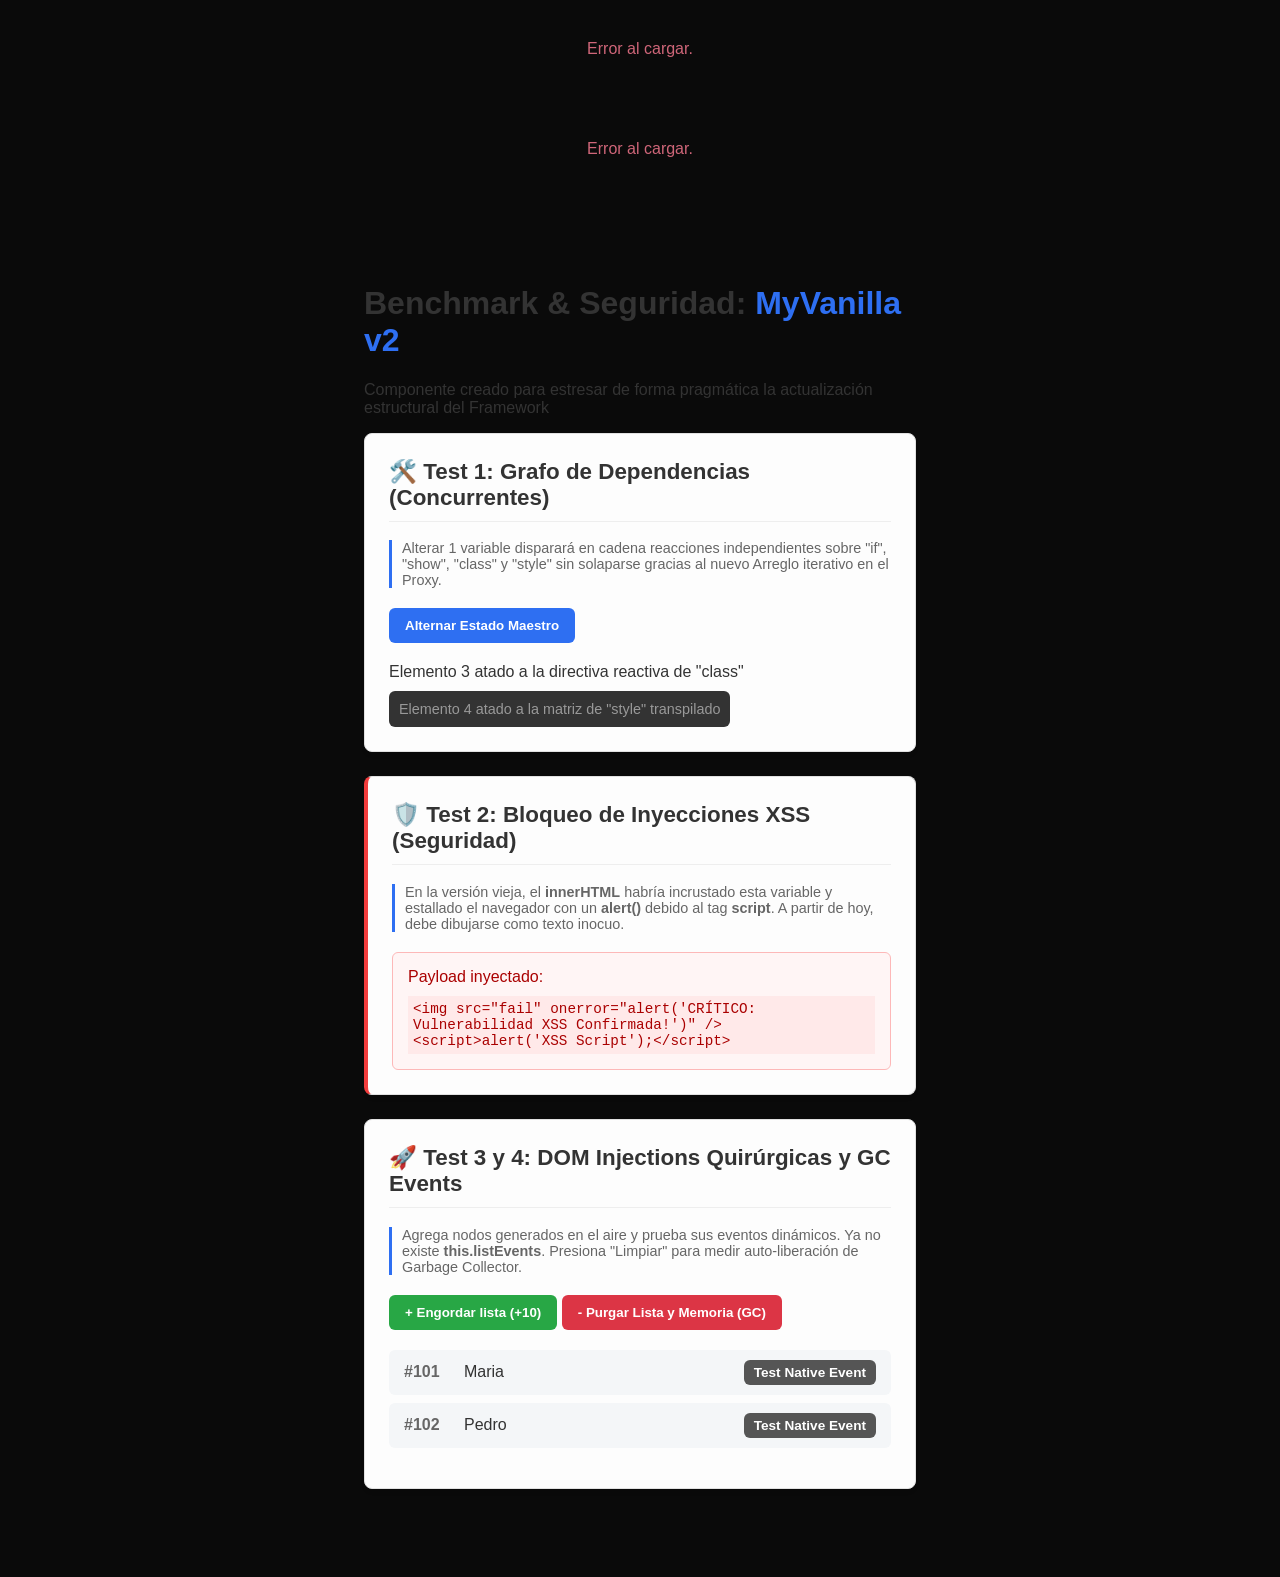
==== benchmark.html @ 0b564081 "create a guide for using sitem myVanilla.js" ====
<!DOCTYPE html>
<html lang="es">

<head>
    <meta charset="UTF-8">
    <meta name="viewport" content="width=device-width, initial-scale=1.0">
    <title>Vanilla JS System</title>
    <meta name="description" content="A simple Vanilla JS application">
    <link rel="stylesheet" href="assets/css/style.css">
    <link rel="stylesheet" href="assets/css/panels.css">
</head>

<body>

    <main class="layout-container layout-3-cols">
        <!-- Columna Izquierda (Reservada) <nಠ_ಠn-navbar></nಠ_ಠn-navbar> -->
        <section class="panel-left">

        </section>

        <!-- Columna Central (Componente Principal) -->
        <section class="panel-center">
            <!-- 
            <nಠ_ಠn-parser-test id="parserTest" nombreDeObjeto="creo que es algo muy dificl bro!"></nಠ_ಠn-parser-test>
            <nಠ_ಠn-testin-no-more-framework></nಠ_ಠn-testin-no-more-framework>
            <nಠ_ಠn-complete-form></nಠ_ಠn-complete-form>-->
            <nಠ_ಠn-benchmark-list></nಠ_ಠn-benchmark-list>
            <nಠ_ಠn-virtual-scroll></nಠ_ಠn-virtual-scroll>
            <nಠ_ಠn-testin-no-more-framework></nಠ_ಠn-testin-no-more-framework>
        </section>

        <!-- Columna Derecha (Reservada) -->
        <section class="panel-right">
        </section>
    </main>
    <script type="module" src="assets/js/main.js"></script>
</body>

<script type="module">

</script>

</html>
---- assets/css/style.css ----
/*
 * Archivo de estilos globales
 * @author: Enoc Rodriguez
 * @version: 1.0.0
 * @license: MIT
 */
/* Colores */
:root {
    /* Acentos Principales (Modo Nocturno) */
    --primary-color: #2f213f;
    /* Púrpura suave tipo Material Dark */
    --primary-hover: #3b285b;
    --error-color: #cf6679;
    --success-color: #03dac6;

    /* Acentos Secundarios */
    --color-accent-dark: #3700b3;
    --color-accent-purple: #332446;
    --color-accent-warm: #ffb74d;
    --color-accent-red: #cf6679;

    /* Degradados Premium */
    --gradient-primary: linear-gradient(135deg, var(--primary-color), var(--color-accent-dark));
    --gradient-secondary: linear-gradient(135deg, var(--color-accent-dark), var(--primary-hover));
    --gradient-warm: linear-gradient(135deg, var(--color-accent-warm), var(--color-accent-red));
    --gradient-night: linear-gradient(180deg, var(--bg-card), var(--bg-color));

    /* Fondos (Nocturnos Neutros Profundos) */
    --bg-color: #0a0a0a;
    --card-bg: #121212;
    --bg-card: var(--card-bg);
    --bg-input: #181818;
    --bg-elevated: #1c1c1c;



    /* sombras */
    --shadow-sm: 0 2px 8px rgba(0, 0, 0, 0.1);
    --shadow-md: 0 4px 16px rgba(0, 0, 0, 0.2);
    --shadow-lg: 0 8px 32px rgba(0, 0, 0, 0.3);
    --shadow-xl: 0 16px 64px rgba(0, 0, 0, 0.4);
    --shadow-soft: 0 10px 30px rgba(0, 0, 0, 0.5);
    --shadow-glow: 0 0 20px rgba(99, 102, 241, 0.2);
    --shadow: var(--shadow-soft);
}

/*Bordes*/
:root {
    /* bordes radius*/
    --br-sm: 8px;
    --br-md: 12px;
    --br-lg: 16px;
    --br-xl: 20px;
    /* bordes styles */
    --bs-solid: solid;
    --bs-dashed: dashed;
    --bs-dotted: dotted;
    --bs-double: double;
    --bs-groove: groove;
    --bs-ridge: ridge;
    --bs-inset: inset;
    --bs-outset: outset;

    /* bordes */
    --bc: #334155;
}

/* Tipografía y Tamaños Estilos*/
:root {
    --ff: -apple-system, BlinkMacSystemFont, "Segoe UI", Roboto, "Helvetica Neue", Arial, sans-serif;
    --fs-h1: 2.5rem;
    --fs-h2: 2rem;
    --fs-h3: 1.75rem;
    --fs-h4: 1.5rem;
    --fs-h5: 1.25rem;
    --fs-h6: 1rem;
    --fs-p: 1rem;
    --fs-samp: 0.9rem;

    /* Textos (Alto contraste sin ser absoluto) */
    --ts-main: #e0e0e0;
    --ts-color: var(--ts-main);
    --ts-muted: #a0a0a0;
    --ts-hover: #ffffff;
    --ts: var(--ts-main);
}

/*Paddings Margins*/
:root {
    --pd-sm: .5rem;
    --pd-md: 1rem;
    --pd-lg: 1.5rem;
    --pd-xl: 2rem;

    --mg-sm: .5rem;
    --mg-md: 1rem;
    --mg-lg: 1.5rem;
    --mg-xl: 2rem;
}

h1 {
    font-size: var(--fs-h1);
}

h2 {
    font-size: var(--fs-h2);
}

h3 {
    font-size: var(--fs-h3);
}

h4 {
    font-size: var(--fs-h4);
}

h5 {
    font-size: var(--fs-h5);
}

h6 {
    font-size: var(--fs-h6);
}

p {
    font-size: var(--fs-p);
    font-weight: bold;
}

samp {
    font-size: var(--fs-samp);
    font-weight: normal;
}

* {
    box-sizing: border-box;
    margin: 0;
    padding: 0;
}

body {
    font-family: var(--ff);
    background-color: var(--bg-color);
    color: var(--ts-color);
    display: flex;
    justify-content: center;
    align-items: center;
    min-height: 100vh;
}
---- assets/css/panels.css ----
/*
 * Sistema Global de Paneles y Distribución (Layouts)
 */

/* Contenedor principal base */
.layout-container {
    width: 100%;
    min-height: 100vh;
    display: grid;
    box-sizing: border-box;
}

/* 
 * Layout: 3 Columnas (Izquierda, Centro, Derecha) 
 * Útil para la distribución simétrica de la UI
 */
.layout-3-cols {
    /* Las laterales toman 1 fracción, el centro toma más espacio (2 fracciones) */
    grid-template-columns: 1fr 2fr 1fr;
    gap: 1.5rem;
    padding: 1.5rem;
}

/* Áreas del Layout de 3 columnas */
.layout-3-cols .panel-left {
    grid-column: 1;
    /* Reservamos este espacio para un futuro sidebar de opciones */
    border-radius: 12px;
}

.layout-3-cols .panel-center {
    grid-column: 2;
    display: flex;
    justify-content: center;
    align-items: center;
    height: 100%;
    width: 100%;
    flex-direction: column;
    justify-content: center;
}

.layout-3-cols .panel-right {
    grid-column: 3;
    /* Reservamos este espacio para futuras notificaciones o detalles */
    border-radius: 12px;
}

/* Responsividad: En pantallas móviles/tablets (max 900px), colapsar a 1 sola columna vertical */
@media (max-width: 900px) {
    .layout-3-cols {
        grid-template-columns: 1fr;
    }

    /* El centro (login/contenido) tiene prioridad arriba */
    .layout-3-cols .panel-left {
        grid-column: 1;
        grid-row: 2;
    }

    .layout-3-cols .panel-center {
        grid-column: 1;
        grid-row: 1;
    }

    .layout-3-cols .panel-right {
        grid-column: 1;
        grid-row: 3;
    }
}
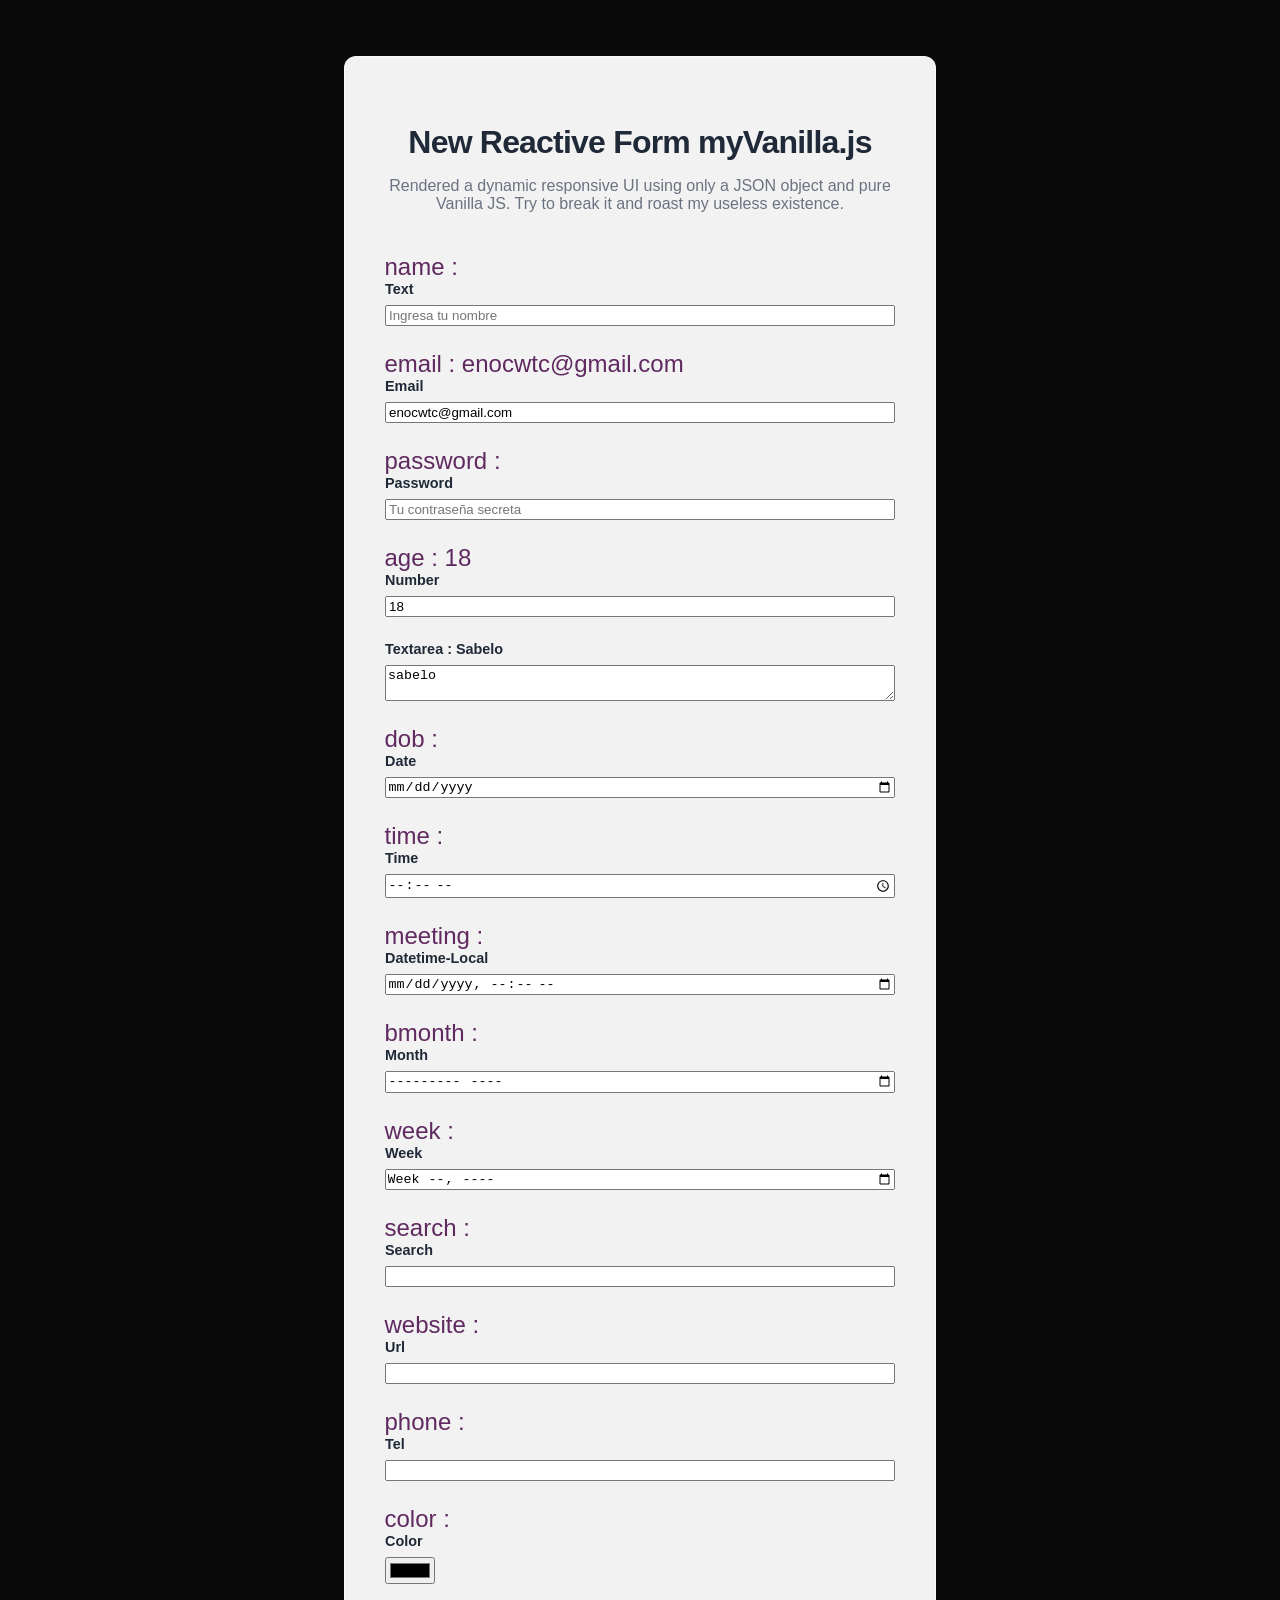
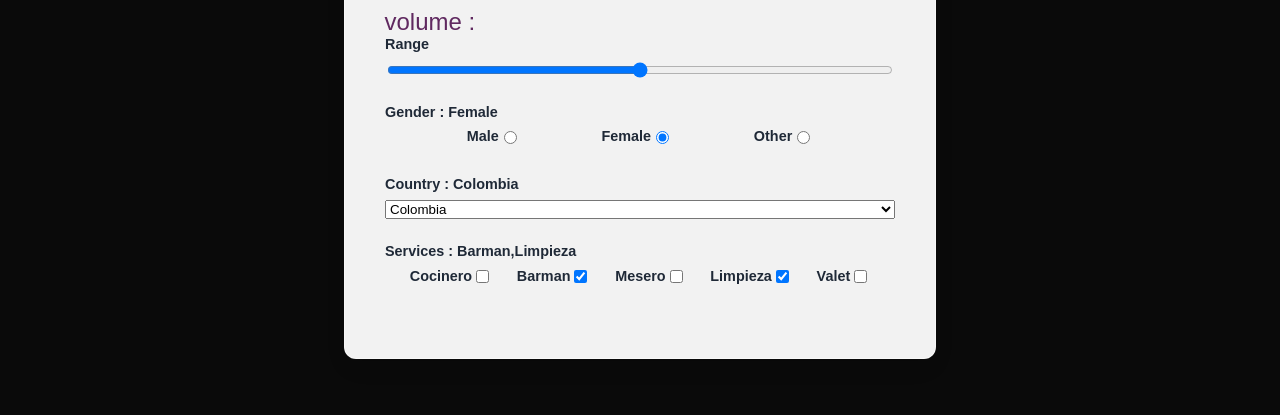
==== commit 1cfb2750: "Update benchmark new dinamic form" ====
--- a/benchmark.html
+++ b/benchmark.html
@@ -23,10 +23,11 @@
             <!-- 
             <nಠ_ಠn-parser-test id="parserTest" nombreDeObjeto="creo que es algo muy dificl bro!"></nಠ_ಠn-parser-test>
             <nಠ_ಠn-testin-no-more-framework></nಠ_ಠn-testin-no-more-framework>
-            <nಠ_ಠn-complete-form></nಠ_ಠn-complete-form>-->
+            
             <nಠ_ಠn-benchmark-list></nಠ_ಠn-benchmark-list>
             <nಠ_ಠn-virtual-scroll></nಠ_ಠn-virtual-scroll>
-            <nಠ_ಠn-testin-no-more-framework></nಠ_ಠn-testin-no-more-framework>
+            <nಠ_ಠn-testin-no-more-framework></nಠ_ಠn-testin-no-more-framework>-->
+            <nಠ_ಠn-complete-form></nಠ_ಠn-complete-form>
         </section>
 
         <!-- Columna Derecha (Reservada) -->
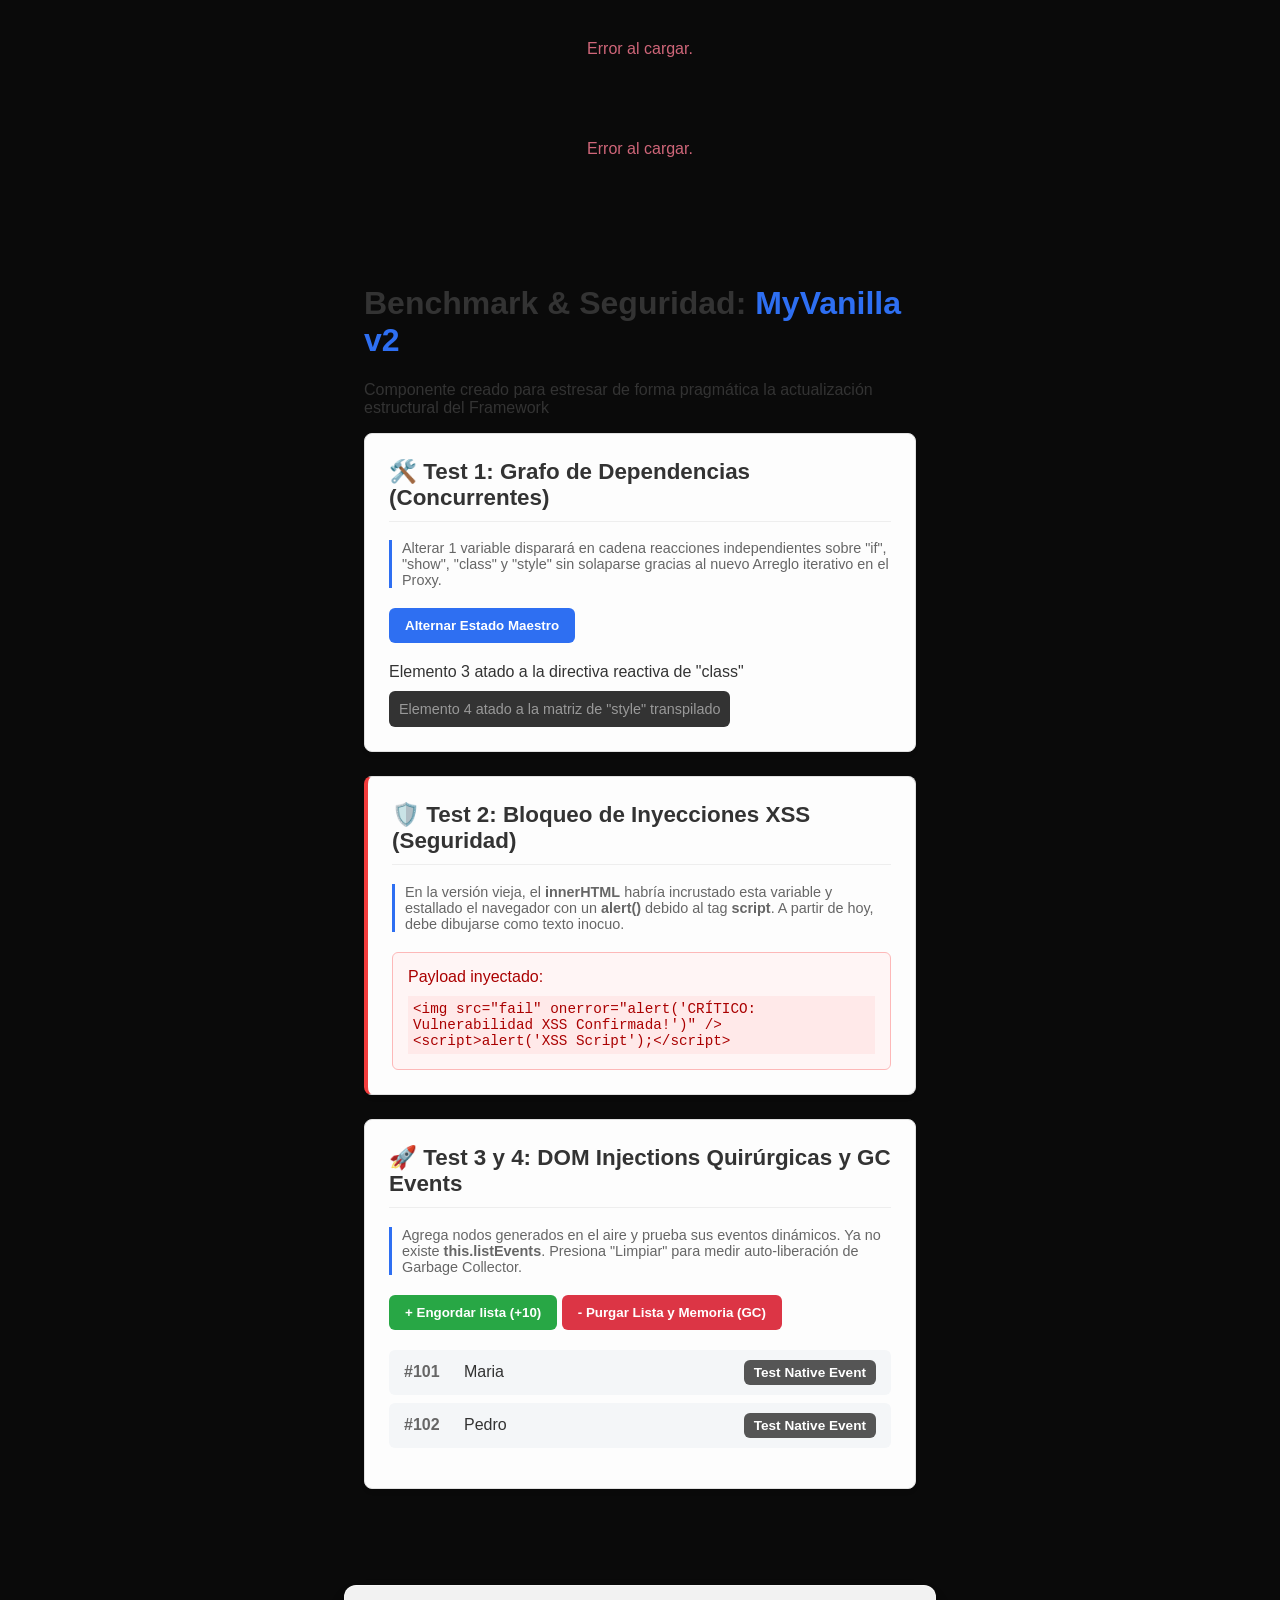
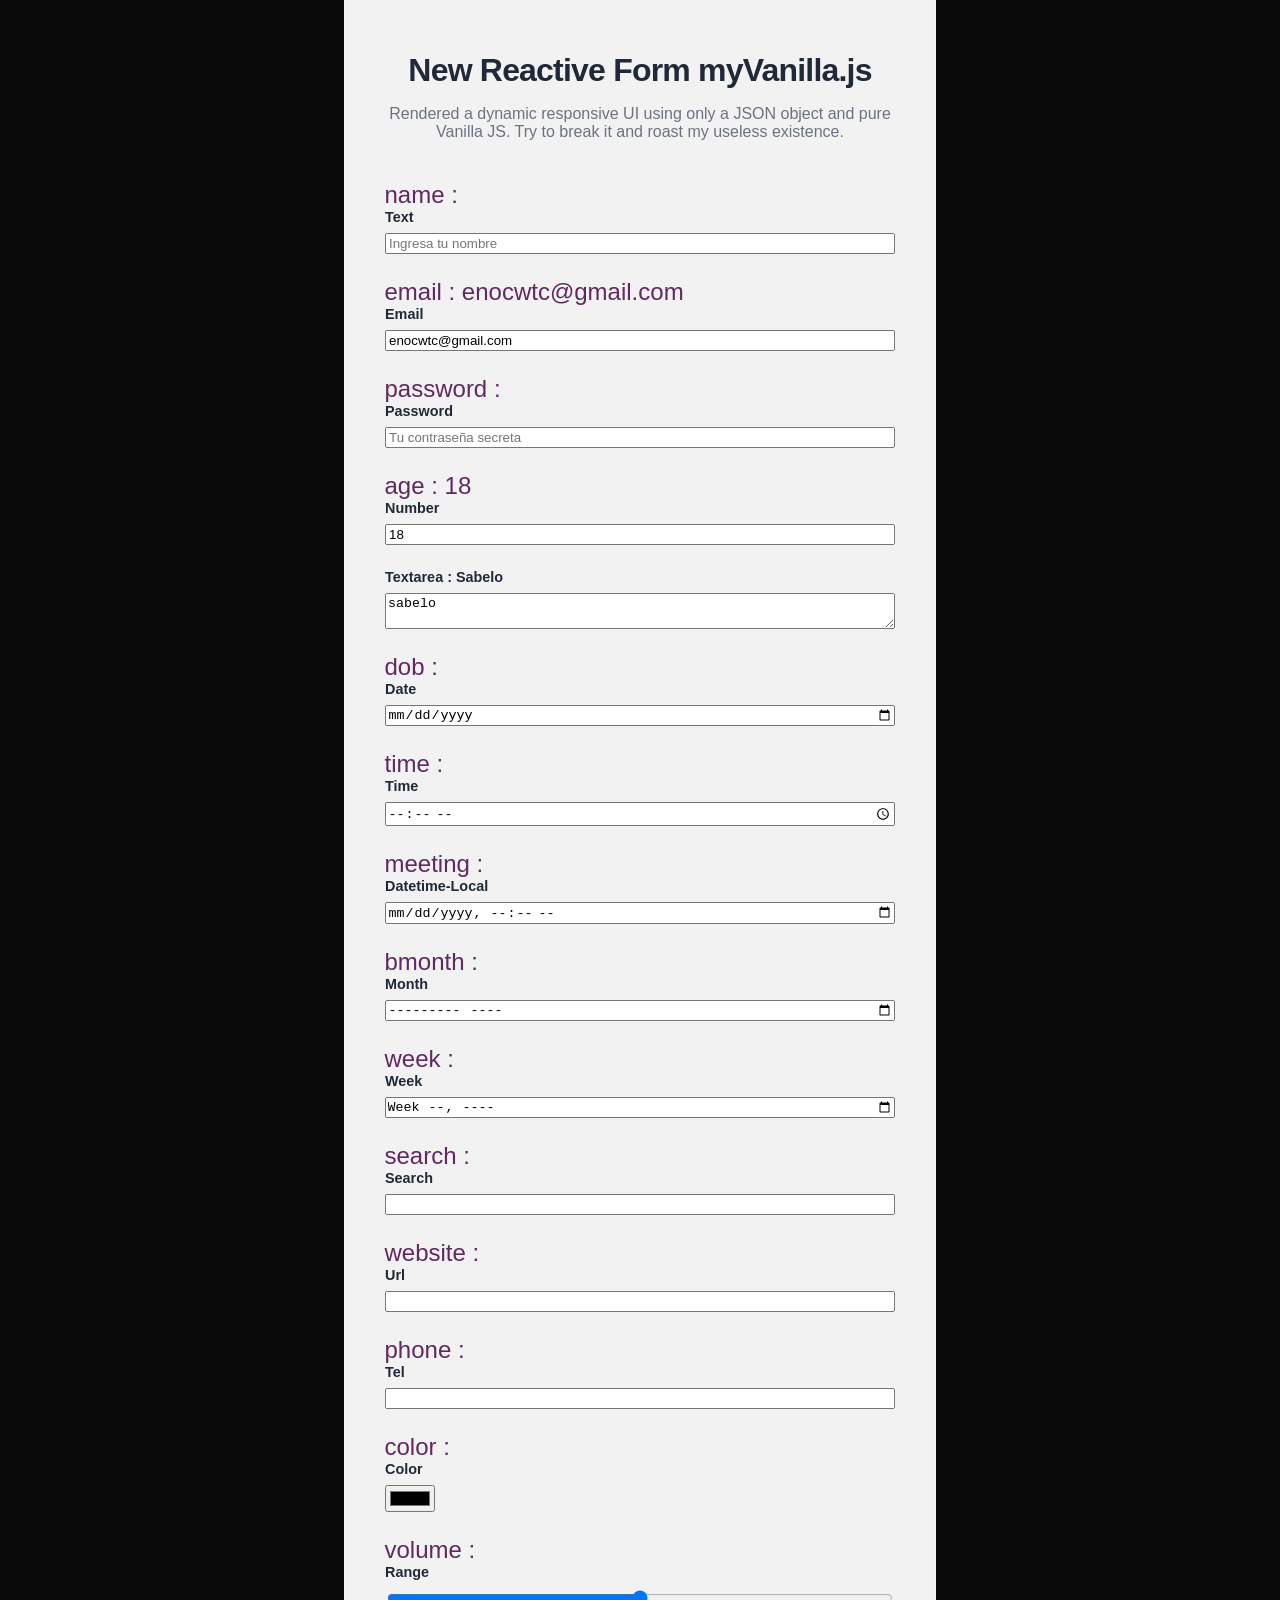
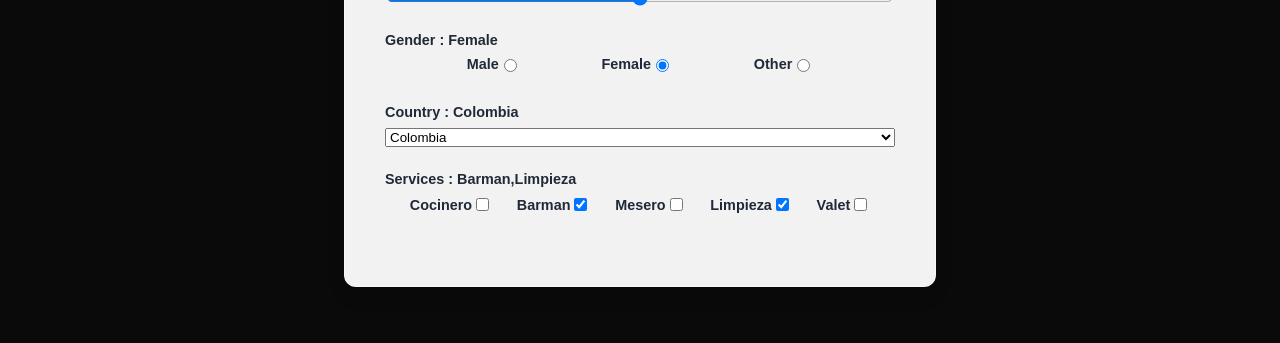
==== commit fca81e8d: "Update all benchmark new dinamic form" ====
--- a/benchmark.html
+++ b/benchmark.html
@@ -23,10 +23,10 @@
             <!-- 
             <nಠ_ಠn-parser-test id="parserTest" nombreDeObjeto="creo que es algo muy dificl bro!"></nಠ_ಠn-parser-test>
             <nಠ_ಠn-testin-no-more-framework></nಠ_ಠn-testin-no-more-framework>
-            
+            -->
             <nಠ_ಠn-benchmark-list></nಠ_ಠn-benchmark-list>
             <nಠ_ಠn-virtual-scroll></nಠ_ಠn-virtual-scroll>
-            <nಠ_ಠn-testin-no-more-framework></nಠ_ಠn-testin-no-more-framework>-->
+            <nಠ_ಠn-testin-no-more-framework></nಠ_ಠn-testin-no-more-framework>
             <nಠ_ಠn-complete-form></nಠ_ಠn-complete-form>
         </section>
 
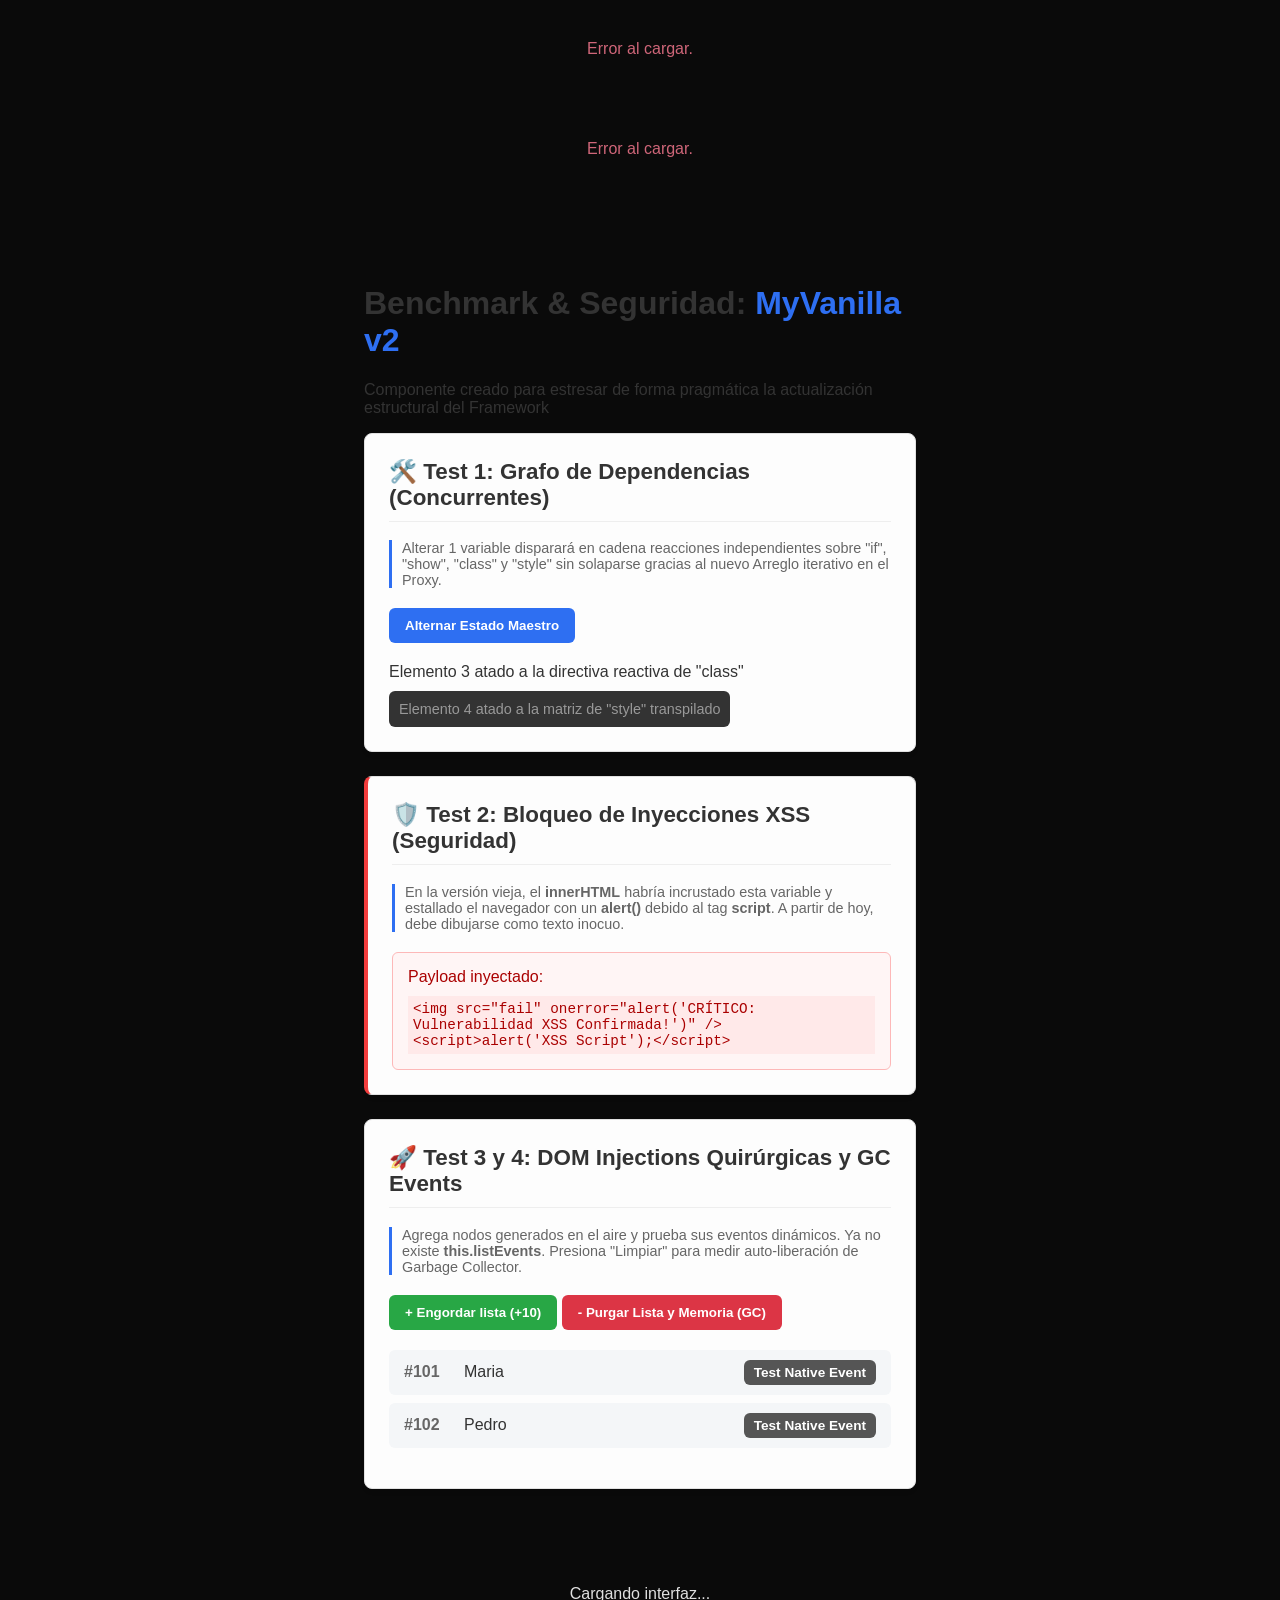
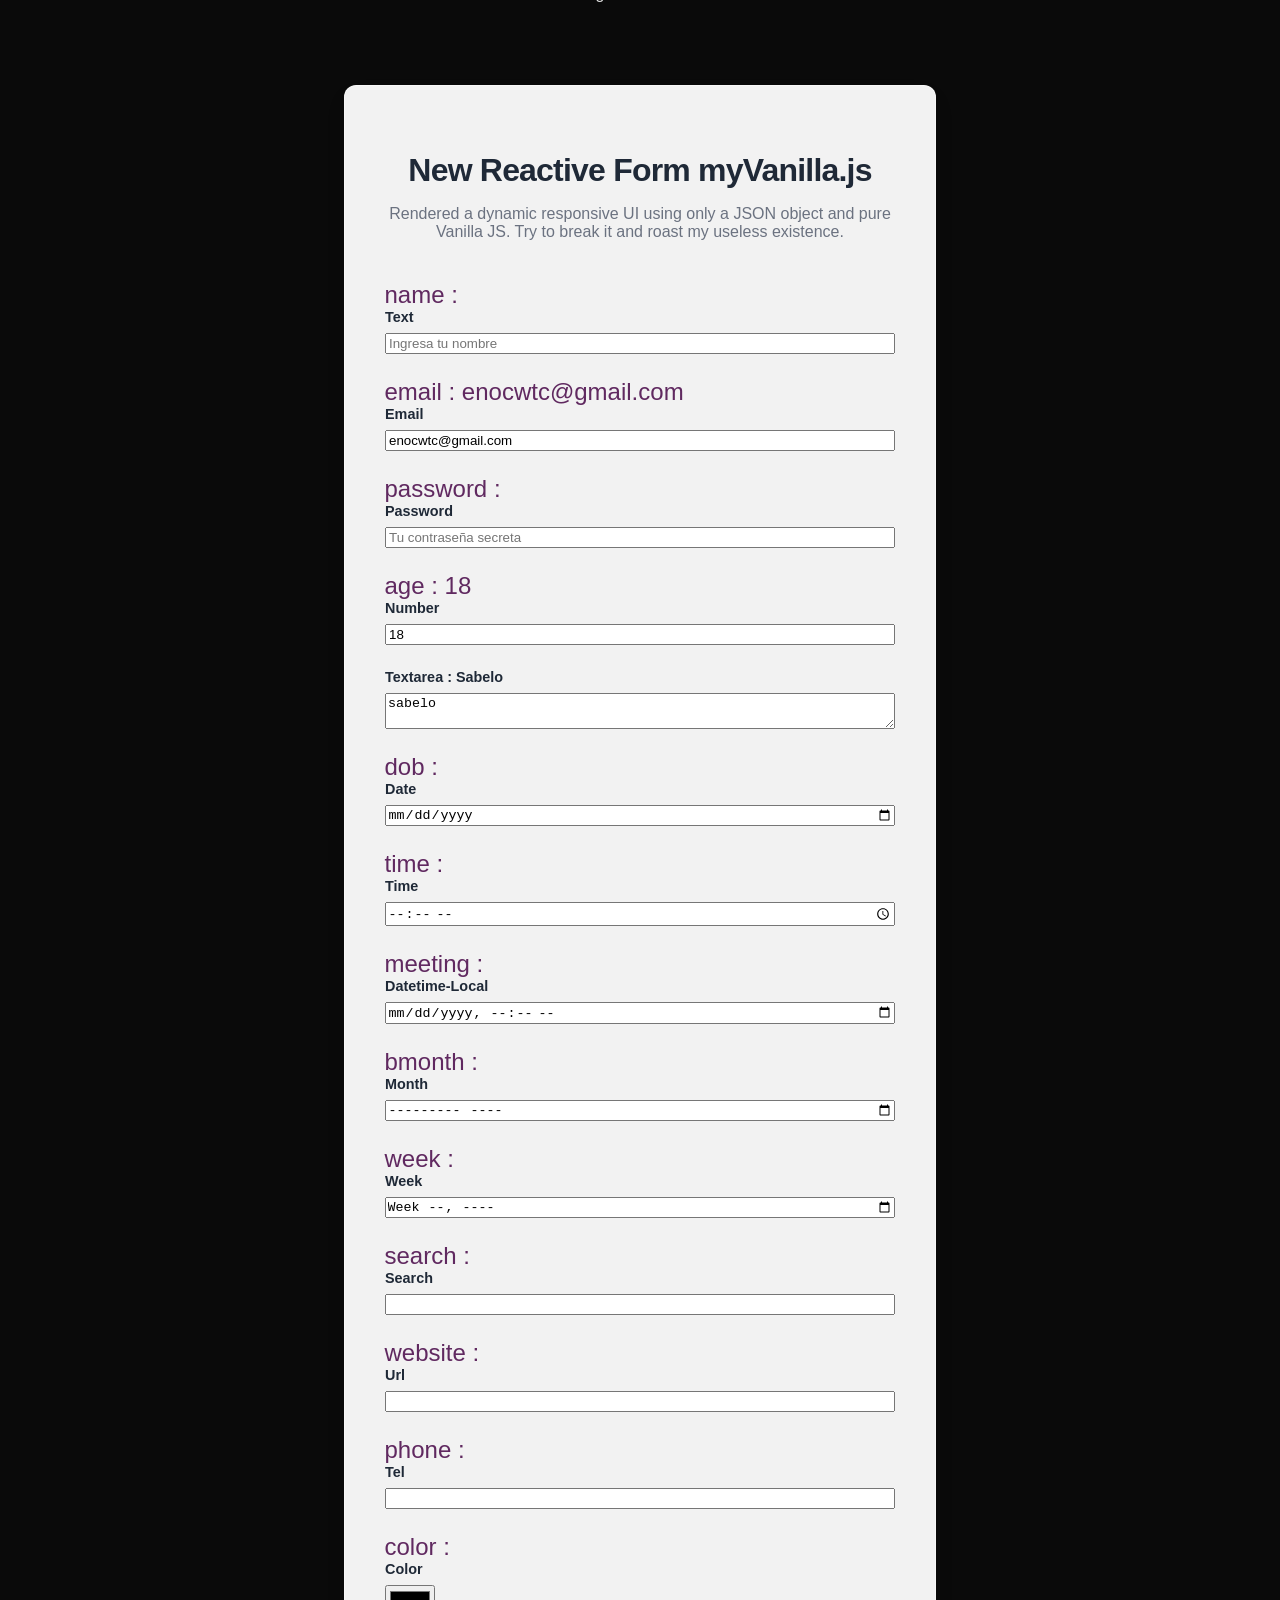
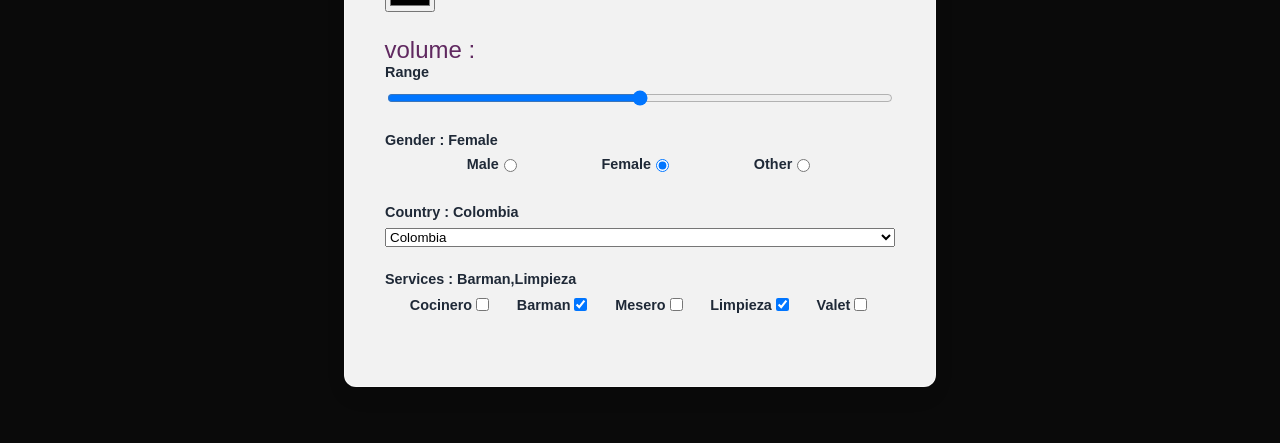
==== commit 5dc00c22: "create a commponet Text Editor WYSIWYG" ====
--- a/benchmark.html
+++ b/benchmark.html
@@ -20,6 +20,7 @@
 
         <!-- Columna Central (Componente Principal) -->
         <section class="panel-center">
+
             <!-- 
             <nಠ_ಠn-parser-test id="parserTest" nombreDeObjeto="creo que es algo muy dificl bro!"></nಠ_ಠn-parser-test>
             <nಠ_ಠn-testin-no-more-framework></nಠ_ಠn-testin-no-more-framework>
@@ -27,7 +28,9 @@
             <nಠ_ಠn-benchmark-list></nಠ_ಠn-benchmark-list>
             <nಠ_ಠn-virtual-scroll></nಠ_ಠn-virtual-scroll>
             <nಠ_ಠn-testin-no-more-framework></nಠ_ಠn-testin-no-more-framework>
+            <nಠ_ಠn-textWYSIWYG></nಠ_ಠn-textWYSIWYG>
             <nಠ_ಠn-complete-form></nಠ_ಠn-complete-form>
+
         </section>
 
         <!-- Columna Derecha (Reservada) -->
